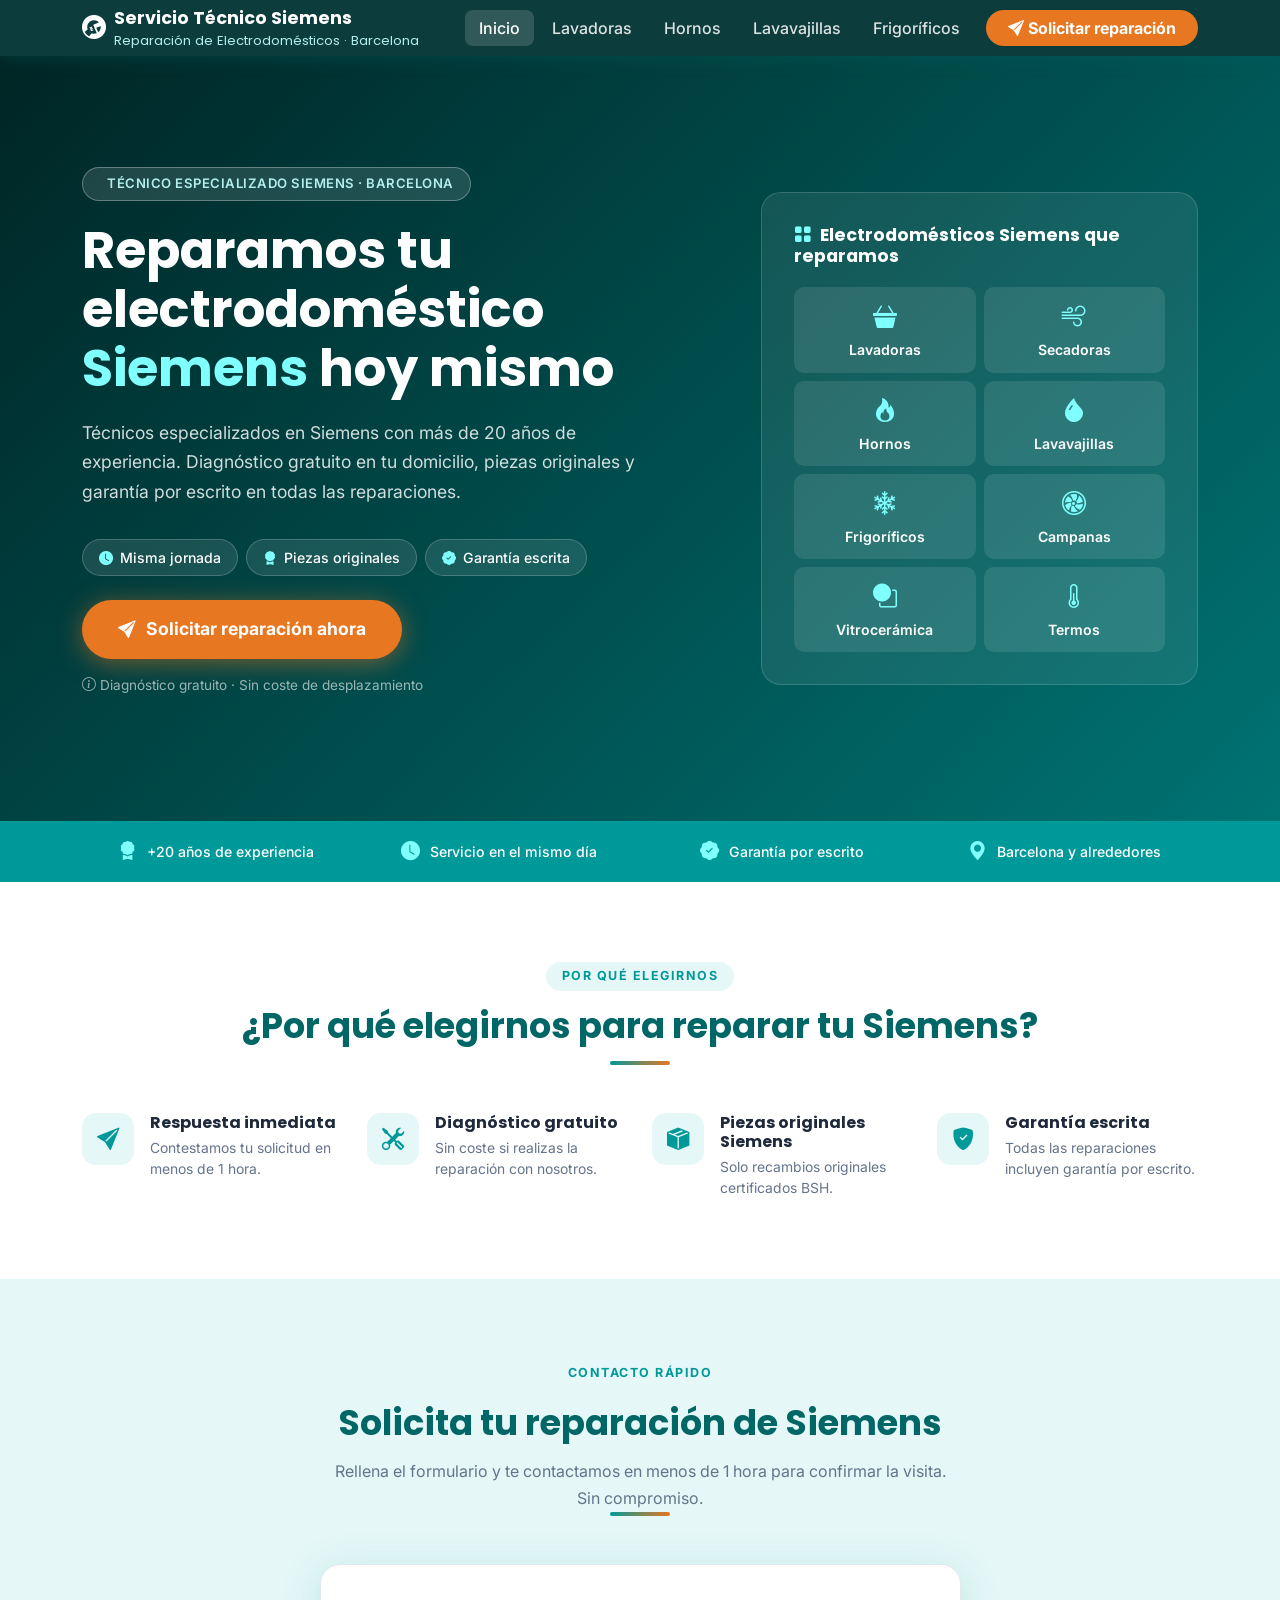
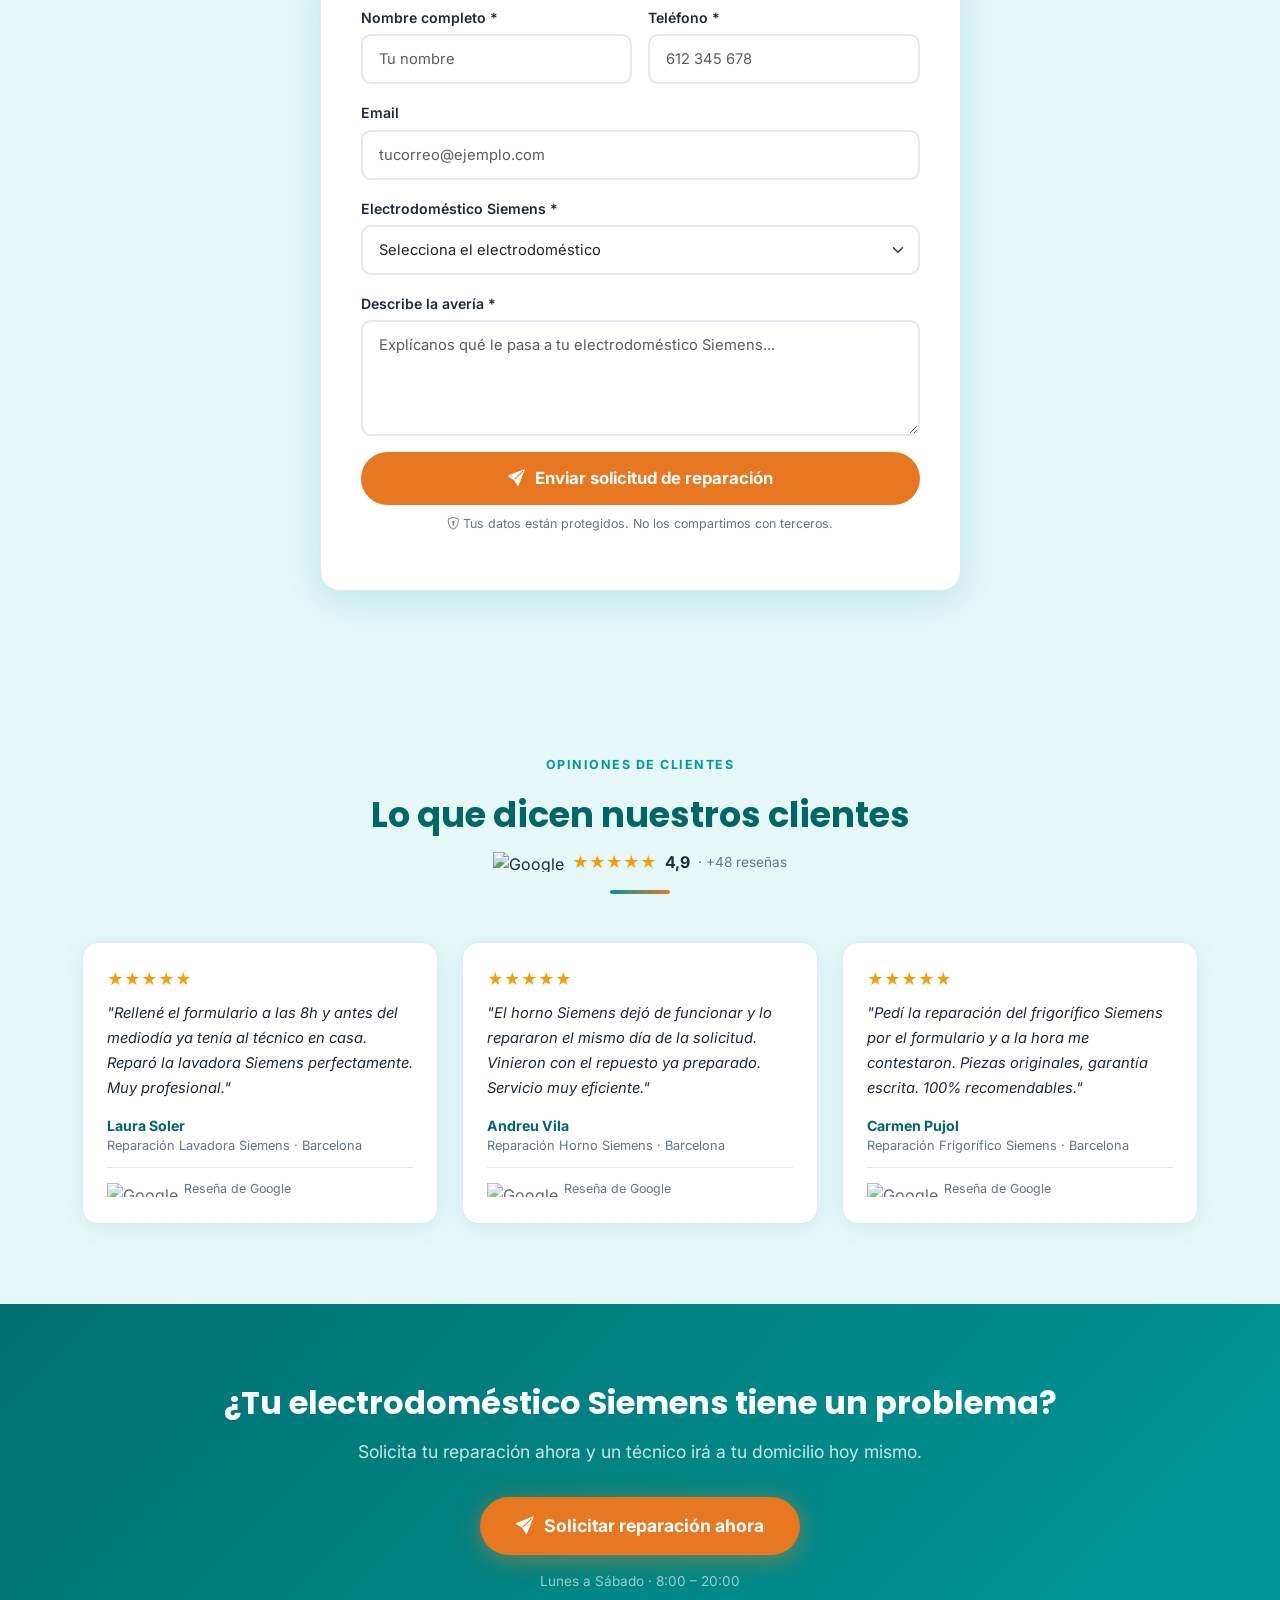
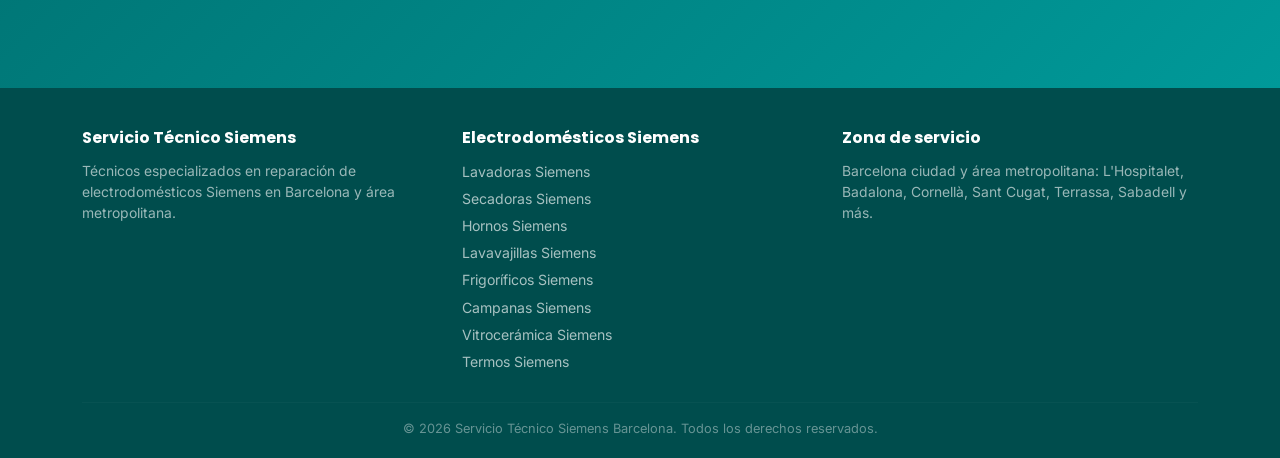
==== index.html @ 7dba1a5f "Sitio web completo Servicio Técnico Siemens Barcelona 9 páginas HTML optimizadas para SEO (inicio + " ====
<!DOCTYPE html>
<html lang="es">
<head>
  <meta charset="UTF-8" />
  <meta name="viewport" content="width=device-width, initial-scale=1.0" />
  <meta name="description" content="Servicio técnico Siemens en Barcelona. Reparación de electrodomésticos Siemens a domicilio: lavadoras, hornos, frigoríficos y más. Diagnóstico gratis. Piezas originales. Garantía por escrito." />
  <meta name="keywords" content="servicio técnico Siemens Barcelona, reparación electrodomésticos Siemens, técnico Siemens Barcelona, asistencia técnica Siemens, Siemens servei tècnic barcelona, reparar Siemens Barcelona, siemens servicio oficial barcelona, servicio oficial siemens" />
  <meta name="robots" content="index, follow" />
  <meta property="og:title" content="Servicio Técnico Siemens Barcelona | Reparación Electrodomésticos" />
  <meta property="og:description" content="Técnicos especializados en Siemens. Diagnóstico gratis, piezas originales, garantía por escrito. Servicio en el mismo día en Barcelona." />
  <meta property="og:type" content="website" />
  <title>Servicio Técnico Siemens Barcelona | Reparación Electrodomésticos Siemens</title>

  <!-- ============================================================ -->
  <!-- TODO: Google Ads – sustituye AW-XXXXXXXXXX por tu ID real    -->
  <!-- ============================================================ -->
  <script async src="https://www.googletagmanager.com/gtag/js?id=AW-XXXXXXXXXX"></script>
  <script>
    window.dataLayer = window.dataLayer || [];
    function gtag(){dataLayer.push(arguments);}
    gtag('js', new Date());
    gtag('config', 'AW-XXXXXXXXXX');
  </script>
  <script>
    (function() {
      var _origFetch = window.fetch;
      window.fetch = function() {
        var args = Array.prototype.slice.call(arguments);
        var url = args[0] instanceof Request ? args[0].url : String(args[0]);
        var promise = _origFetch.apply(this, args);
        if (url.indexOf('emailjs.com') !== -1) {
          promise.then(function(response) {
            if (response.ok && typeof gtag === 'function') {
              gtag('event', 'conversion', { 'send_to': 'AW-XXXXXXXXXX/CONVERSION_LABEL' });
            }
          }).catch(function() {});
        }
        return promise;
      };
    })();
  </script>

  <!-- ============================================================ -->
  <!-- TODO: Google Tag Manager – sustituye GTM-XXXXXXX por tu ID  -->
  <!-- ============================================================ -->
  <script>(function(w,d,s,l,i){w[l]=w[l]||[];w[l].push({'gtm.start':
  new Date().getTime(),event:'gtm.js'});var f=d.getElementsByTagName(s)[0],
  j=d.createElement(s),dl=l!='dataLayer'?'&l='+l:'';j.async=true;j.src=
  'https://www.googletagmanager.com/gtag/js?id='+i+dl;f.parentNode.insertBefore(j,f);
  })(window,document,'script','dataLayer','GTM-XXXXXXX');</script>

  <!-- ============================================================ -->
  <!-- TODO: reCAPTCHA v3 – sustituye YOUR_RECAPTCHA_KEY            -->
  <!-- ============================================================ -->
  <script src="https://www.google.com/recaptcha/api.js?render=YOUR_RECAPTCHA_KEY"></script>

  <!-- ============================================================ -->
  <!-- TODO: Microsoft Clarity – sustituye YOUR_CLARITY_ID          -->
  <!-- ============================================================ -->
  <script type="text/javascript">
    (function(c,l,a,r,i,t,y){
      c[a]=c[a]||function(){(c[a].q=c[a].q||[]).push(arguments)};
      t=l.createElement(r);t.async=1;t.src="https://www.clarity.ms/tag/"+i;
      y=l.getElementsByTagName(r)[0];y.parentNode.insertBefore(t,y);
    })(window, document, "clarity", "script", "YOUR_CLARITY_ID");
  </script>

  <link rel="preconnect" href="https://fonts.googleapis.com" />
  <link rel="preconnect" href="https://fonts.gstatic.com" crossorigin />
  <link href="https://fonts.googleapis.com/css2?family=Inter:wght@400;500;600;700&family=Poppins:wght@600;700;800&display=swap" rel="stylesheet" />
  <link href="https://cdn.jsdelivr.net/npm/bootstrap@5.3.3/dist/css/bootstrap.min.css" rel="stylesheet" />
  <link rel="stylesheet" href="https://cdn.jsdelivr.net/npm/bootstrap-icons@1.11.3/font/bootstrap-icons.min.css" />

  <style>
    :root {
      --primary:       #009999;
      --primary-dark:  #006666;
      --primary-light: #00b3b3;
      --accent:        #E87722;
      --accent-dark:   #C55E0E;
      --light-bg:      #E5F7F7;
      --dark-bg:       #004D4D;
      --text-dark:     #1e293b;
      --text-muted:    #64748b;
      --border:        #e2e8f0;
      --shadow:        0 4px 24px rgba(0,153,153,0.10);
      --shadow-lg:     0 8px 40px rgba(0,153,153,0.18);
    }
    * { box-sizing: border-box; }
    html { scroll-behavior: smooth; }
    body { font-family: 'Inter', sans-serif; color: var(--text-dark); background: #fff; overflow-x: hidden; }
    h1,h2,h3,h4,h5,h6 { font-family: 'Poppins', sans-serif; font-weight: 700; }

    .navbar { background: rgba(0,50,50,0.95); backdrop-filter: blur(10px); padding: 0; position: sticky; top: 0; z-index: 1000; box-shadow: 0 2px 16px rgba(0,100,100,0.35); }
    .navbar-brand { color: #fff !important; font-family: 'Poppins', sans-serif; font-weight: 700; font-size: 1.1rem; }
    .navbar-brand span { color: #b3eeee; font-weight: 400; font-size: 0.82rem; display: block; }
    .nav-link { color: rgba(255,255,255,0.85) !important; font-weight: 500; padding: 6px 14px !important; border-radius: 8px; transition: background 0.2s; }
    .nav-link:hover, .nav-link.active-page { background: rgba(255,255,255,0.15); color: #fff !important; }
    .btn-nav-cta { background: var(--accent); color: #fff !important; border-radius: 50px !important; padding: 8px 22px !important; font-weight: 700; transition: background 0.2s; text-decoration: none; }
    .btn-nav-cta:hover { background: var(--accent-dark); color: #fff !important; }
    .navbar-toggler { border-color: rgba(255,255,255,0.3); }
    .navbar-toggler-icon { filter: invert(1); }

    #hero { position: relative; min-height: 85vh; display: flex; align-items: center; overflow: hidden; background: var(--dark-bg); }
    #hero .hero-overlay { position: absolute; inset: 0; background: linear-gradient(135deg, rgba(0,30,30,0.85) 0%, rgba(0,153,153,0.50) 100%); z-index: 1; }
    #hero .container { position: relative; z-index: 2; }
    .hero-badge { display: inline-flex; align-items: center; gap: 8px; background: rgba(255,255,255,0.12); border: 1px solid rgba(255,255,255,0.3); color: #b3eeee; font-size: 0.82rem; font-weight: 600; letter-spacing: 0.5px; text-transform: uppercase; padding: 6px 16px; border-radius: 50px; margin-bottom: 20px; }
    .hero-title { font-size: clamp(1.9rem, 4.5vw, 3.2rem); color: #fff; line-height: 1.15; margin-bottom: 20px; }
    .hero-title .highlight { color: #80FFFF; }
    .hero-subtitle { font-size: 1.1rem; color: rgba(255,255,255,0.82); line-height: 1.7; margin-bottom: 32px; max-width: 560px; }
    .hero-benefit-pill { display: inline-flex; align-items: center; gap: 7px; background: rgba(255,255,255,0.10); border: 1px solid rgba(255,255,255,0.2); color: #fff; font-size: 0.88rem; font-weight: 500; padding: 7px 16px; border-radius: 50px; }
    .hero-benefit-pill i { color: #80FFFF; }
    .btn-hero { background: var(--accent); color: #fff; font-weight: 700; font-size: 1.1rem; padding: 16px 36px; border-radius: 50px; border: none; box-shadow: 0 4px 24px rgba(232,119,34,0.5); transition: all 0.25s; text-decoration: none; display: inline-flex; align-items: center; gap: 10px; }
    .btn-hero:hover { background: var(--accent-dark); transform: translateY(-2px); color: #fff; }

    #trust-bar { background: var(--primary); padding: 16px 0; }
    .trust-item { display: flex; align-items: center; gap: 10px; color: #fff; font-size: 0.88rem; font-weight: 500; }
    .trust-item i { font-size: 1.2rem; color: #80FFFF; }

    .section-label { display: inline-block; background: var(--light-bg); color: var(--primary); font-size: 0.78rem; font-weight: 700; letter-spacing: 1.5px; text-transform: uppercase; padding: 5px 16px; border-radius: 50px; margin-bottom: 14px; }
    .section-title { font-size: clamp(1.5rem, 3vw, 2.2rem); color: var(--primary-dark); line-height: 1.2; margin-bottom: 14px; }
    .section-subtitle { color: var(--text-muted); font-size: 1rem; line-height: 1.7; max-width: 620px; margin: 0 auto; }
    .section-divider { width: 60px; height: 4px; background: linear-gradient(90deg, var(--primary) 0%, var(--accent) 100%); border-radius: 2px; margin: 0 auto 40px; }

    .cat-card { border: 2px solid var(--border); border-radius: 16px; padding: 28px 22px; text-align: center; transition: all 0.25s; text-decoration: none; color: var(--text-dark); display: block; height: 100%; }
    .cat-card:hover { border-color: var(--primary); box-shadow: var(--shadow-lg); transform: translateY(-4px); color: var(--primary-dark); }
    .cat-icon { width: 64px; height: 64px; background: var(--light-bg); border-radius: 50%; display: flex; align-items: center; justify-content: center; margin: 0 auto 16px; }
    .cat-icon i { font-size: 1.8rem; color: var(--primary); }
    .cat-card h3 { font-size: 1rem; margin-bottom: 8px; }
    .cat-card p { font-size: 0.85rem; color: var(--text-muted); margin: 0; }

    .feature-item { display: flex; gap: 16px; align-items: flex-start; }
    .feature-icon { width: 52px; height: 52px; background: var(--light-bg); border-radius: 14px; display: flex; align-items: center; justify-content: center; flex-shrink: 0; }
    .feature-icon i { font-size: 1.4rem; color: var(--primary); }

    .form-card { background: #fff; border-radius: 20px; padding: 40px; box-shadow: var(--shadow-lg); border: 1px solid var(--border); }
    .form-label { font-size: 0.88rem; font-weight: 600; margin-bottom: 6px; color: var(--text-dark); }
    .form-control, .form-select { border: 2px solid var(--border); border-radius: 10px; padding: 12px 16px; font-size: 0.92rem; transition: border-color 0.2s, box-shadow 0.2s; }
    .form-control:focus, .form-select:focus { border-color: var(--primary); box-shadow: 0 0 0 3px rgba(0,153,153,0.12); outline: none; }
    .btn-submit { background: var(--accent); color: #fff; font-weight: 700; font-size: 1.05rem; padding: 14px 32px; border-radius: 50px; border: none; width: 100%; display: flex; align-items: center; justify-content: center; gap: 10px; transition: all 0.25s; cursor: pointer; }
    .btn-submit:hover { background: var(--accent-dark); transform: translateY(-1px); }
    .btn-submit:disabled { opacity: 0.7; cursor: not-allowed; transform: none; }

    #reviews { padding: 80px 0; background: var(--light-bg); }
    .review-card { background: #fff; border-radius: 16px; padding: 24px; box-shadow: var(--shadow); border: 1px solid var(--border); height: 100%; }
    .review-stars { color: #f59e0b; font-size: 1rem; margin-bottom: 10px; }
    .review-text { color: var(--text-dark); font-size: 0.92rem; line-height: 1.7; margin-bottom: 14px; font-style: italic; }
    .reviewer-name { font-weight: 700; font-size: 0.88rem; color: var(--primary-dark); }
    .reviewer-appliance { font-size: 0.8rem; color: var(--text-muted); }
    .google-badge { display: flex; align-items: center; gap: 6px; margin-top: 12px; padding-top: 12px; border-top: 1px solid var(--border); }

    #cookieBanner { display:none; position:fixed; bottom:0; left:0; right:0; z-index:9998; background:#002B2B; color:#fff; padding:16px 22px; box-shadow:0 -4px 24px rgba(0,0,0,0.25); }

    footer { background: var(--dark-bg); color: rgba(255,255,255,0.75); padding: 40px 0 20px; }
    footer a { color: rgba(255,255,255,0.65); text-decoration: none; display: block; margin-bottom: 6px; font-size: 0.88rem; }
    footer a:hover { color: #fff; }
    footer h6 { color: #fff; font-weight: 700; margin-bottom: 14px; }
  </style>
</head>
<body>

<noscript><iframe src="https://www.googletagmanager.com/ns.html?id=GTM-XXXXXXX" height="0" width="0" style="display:none;visibility:hidden"></iframe></noscript>

<nav class="navbar navbar-expand-lg">
  <div class="container">
    <a class="navbar-brand d-flex align-items-center gap-2" href="index.html">
      <i class="bi bi-wrench-adjustable-circle-fill fs-4"></i>
      <div>Servicio Técnico Siemens<span>Reparación de Electrodomésticos · Barcelona</span></div>
    </a>
    <button class="navbar-toggler" type="button" data-bs-toggle="collapse" data-bs-target="#navMenu"><span class="navbar-toggler-icon"></span></button>
    <div class="collapse navbar-collapse" id="navMenu">
      <ul class="navbar-nav ms-auto align-items-center gap-1">
        <li class="nav-item"><a class="nav-link active-page" href="index.html">Inicio</a></li>
        <li class="nav-item"><a class="nav-link" href="lavadoras.html">Lavadoras</a></li>
        <li class="nav-item"><a class="nav-link" href="hornos.html">Hornos</a></li>
        <li class="nav-item"><a class="nav-link" href="lavavajillas.html">Lavavajillas</a></li>
        <li class="nav-item"><a class="nav-link" href="frigorificos.html">Frigoríficos</a></li>
        <li class="nav-item ms-2"><a href="#contacto" class="btn-nav-cta"><i class="bi bi-send-fill me-1"></i>Solicitar reparación</a></li>
      </ul>
    </div>
  </div>
</nav>

<section id="hero">
  <div class="hero-overlay"></div>
  <div class="container py-5">
    <div class="row align-items-center g-5">
      <div class="col-lg-7">
        <div class="hero-badge"><i class="bi bi-shield-check-fill"></i> Técnico Especializado Siemens · Barcelona</div>
        <h1 class="hero-title">Reparamos tu electrodoméstico <span class="highlight">Siemens</span> hoy mismo</h1>
        <p class="hero-subtitle">Técnicos especializados en Siemens con más de 20 años de experiencia. Diagnóstico gratuito en tu domicilio, piezas originales y garantía por escrito en todas las reparaciones.</p>
        <div class="d-flex flex-wrap gap-2 mb-4">
          <span class="hero-benefit-pill"><i class="bi bi-clock-fill"></i> Misma jornada</span>
          <span class="hero-benefit-pill"><i class="bi bi-award-fill"></i> Piezas originales</span>
          <span class="hero-benefit-pill"><i class="bi bi-patch-check-fill"></i> Garantía escrita</span>
        </div>
        <a href="#contacto" class="btn-hero"><i class="bi bi-send-fill"></i> Solicitar reparación ahora</a>
        <p class="mt-3" style="color:rgba(255,255,255,0.6);font-size:0.85rem;"><i class="bi bi-info-circle me-1"></i>Diagnóstico gratuito · Sin coste de desplazamiento</p>
      </div>
      <div class="col-lg-5">
        <div style="background:rgba(255,255,255,0.08);border:1px solid rgba(255,255,255,0.15);border-radius:20px;padding:32px;">
          <h2 style="color:#fff;font-size:1.1rem;margin-bottom:20px;"><i class="bi bi-grid-fill me-2" style="color:#80FFFF;"></i>Electrodomésticos Siemens que reparamos</h2>
          <div class="row g-2">
            <div class="col-6"><a href="lavadoras.html" style="text-decoration:none;"><div style="background:rgba(255,255,255,0.1);border-radius:10px;padding:12px;text-align:center;color:#fff;font-size:0.88rem;font-weight:600;transition:background 0.2s;" onmouseover="this.style.background='rgba(255,255,255,0.2)'" onmouseout="this.style.background='rgba(255,255,255,0.1)'"><i class="bi bi-basket3-fill fs-4 d-block mb-1" style="color:#80FFFF;"></i>Lavadoras</div></a></div>
            <div class="col-6"><a href="secadoras.html" style="text-decoration:none;"><div style="background:rgba(255,255,255,0.1);border-radius:10px;padding:12px;text-align:center;color:#fff;font-size:0.88rem;font-weight:600;transition:background 0.2s;" onmouseover="this.style.background='rgba(255,255,255,0.2)'" onmouseout="this.style.background='rgba(255,255,255,0.1)'"><i class="bi bi-wind fs-4 d-block mb-1" style="color:#80FFFF;"></i>Secadoras</div></a></div>
            <div class="col-6"><a href="hornos.html" style="text-decoration:none;"><div style="background:rgba(255,255,255,0.1);border-radius:10px;padding:12px;text-align:center;color:#fff;font-size:0.88rem;font-weight:600;transition:background 0.2s;" onmouseover="this.style.background='rgba(255,255,255,0.2)'" onmouseout="this.style.background='rgba(255,255,255,0.1)'"><i class="bi bi-fire fs-4 d-block mb-1" style="color:#80FFFF;"></i>Hornos</div></a></div>
            <div class="col-6"><a href="lavavajillas.html" style="text-decoration:none;"><div style="background:rgba(255,255,255,0.1);border-radius:10px;padding:12px;text-align:center;color:#fff;font-size:0.88rem;font-weight:600;transition:background 0.2s;" onmouseover="this.style.background='rgba(255,255,255,0.2)'" onmouseout="this.style.background='rgba(255,255,255,0.1)'"><i class="bi bi-droplet-fill fs-4 d-block mb-1" style="color:#80FFFF;"></i>Lavavajillas</div></a></div>
            <div class="col-6"><a href="frigorificos.html" style="text-decoration:none;"><div style="background:rgba(255,255,255,0.1);border-radius:10px;padding:12px;text-align:center;color:#fff;font-size:0.88rem;font-weight:600;transition:background 0.2s;" onmouseover="this.style.background='rgba(255,255,255,0.2)'" onmouseout="this.style.background='rgba(255,255,255,0.1)'"><i class="bi bi-snow2 fs-4 d-block mb-1" style="color:#80FFFF;"></i>Frigoríficos</div></a></div>
            <div class="col-6"><a href="campanas.html" style="text-decoration:none;"><div style="background:rgba(255,255,255,0.1);border-radius:10px;padding:12px;text-align:center;color:#fff;font-size:0.88rem;font-weight:600;transition:background 0.2s;" onmouseover="this.style.background='rgba(255,255,255,0.2)'" onmouseout="this.style.background='rgba(255,255,255,0.1)'"><i class="bi bi-fan fs-4 d-block mb-1" style="color:#80FFFF;"></i>Campanas</div></a></div>
            <div class="col-6"><a href="vitroceramica.html" style="text-decoration:none;"><div style="background:rgba(255,255,255,0.1);border-radius:10px;padding:12px;text-align:center;color:#fff;font-size:0.88rem;font-weight:600;transition:background 0.2s;" onmouseover="this.style.background='rgba(255,255,255,0.2)'" onmouseout="this.style.background='rgba(255,255,255,0.1)'"><i class="bi bi-circle-square fs-4 d-block mb-1" style="color:#80FFFF;"></i>Vitrocerámica</div></a></div>
            <div class="col-6"><a href="termos.html" style="text-decoration:none;"><div style="background:rgba(255,255,255,0.1);border-radius:10px;padding:12px;text-align:center;color:#fff;font-size:0.88rem;font-weight:600;transition:background 0.2s;" onmouseover="this.style.background='rgba(255,255,255,0.2)'" onmouseout="this.style.background='rgba(255,255,255,0.1)'"><i class="bi bi-thermometer-half fs-4 d-block mb-1" style="color:#80FFFF;"></i>Termos</div></a></div>
          </div>
        </div>
      </div>
    </div>
  </div>
</section>

<div id="trust-bar">
  <div class="container">
    <div class="row g-3 justify-content-center text-center">
      <div class="col-6 col-md-3"><div class="trust-item justify-content-center"><i class="bi bi-award-fill"></i><span>+20 años de experiencia</span></div></div>
      <div class="col-6 col-md-3"><div class="trust-item justify-content-center"><i class="bi bi-clock-fill"></i><span>Servicio en el mismo día</span></div></div>
      <div class="col-6 col-md-3"><div class="trust-item justify-content-center"><i class="bi bi-patch-check-fill"></i><span>Garantía por escrito</span></div></div>
      <div class="col-6 col-md-3"><div class="trust-item justify-content-center"><i class="bi bi-geo-alt-fill"></i><span>Barcelona y alrededores</span></div></div>
    </div>
  </div>
</div>

<section style="padding:80px 0;">
  <div class="container">
    <div class="text-center mb-5">
      <div class="section-label">Por qué elegirnos</div>
      <h2 class="section-title">¿Por qué elegirnos para reparar tu Siemens?</h2>
      <div class="section-divider"></div>
    </div>
    <div class="row g-4">
      <div class="col-md-6 col-lg-3">
        <div class="feature-item">
          <div class="feature-icon"><i class="bi bi-send-fill"></i></div>
          <div><h3 style="font-size:1rem;margin-bottom:6px;">Respuesta inmediata</h3><p style="font-size:0.87rem;color:var(--text-muted);margin:0;">Contestamos tu solicitud en menos de 1 hora.</p></div>
        </div>
      </div>
      <div class="col-md-6 col-lg-3">
        <div class="feature-item">
          <div class="feature-icon"><i class="bi bi-tools"></i></div>
          <div><h3 style="font-size:1rem;margin-bottom:6px;">Diagnóstico gratuito</h3><p style="font-size:0.87rem;color:var(--text-muted);margin:0;">Sin coste si realizas la reparación con nosotros.</p></div>
        </div>
      </div>
      <div class="col-md-6 col-lg-3">
        <div class="feature-item">
          <div class="feature-icon"><i class="bi bi-box-seam-fill"></i></div>
          <div><h3 style="font-size:1rem;margin-bottom:6px;">Piezas originales Siemens</h3><p style="font-size:0.87rem;color:var(--text-muted);margin:0;">Solo recambios originales certificados BSH.</p></div>
        </div>
      </div>
      <div class="col-md-6 col-lg-3">
        <div class="feature-item">
          <div class="feature-icon"><i class="bi bi-shield-fill-check"></i></div>
          <div><h3 style="font-size:1rem;margin-bottom:6px;">Garantía escrita</h3><p style="font-size:0.87rem;color:var(--text-muted);margin:0;">Todas las reparaciones incluyen garantía por escrito.</p></div>
        </div>
      </div>
    </div>
  </div>
</section>

<section id="contacto" style="padding:80px 0; background: var(--light-bg);">
  <div class="container">
    <div class="text-center mb-5">
      <div class="section-label">Contacto rápido</div>
      <h2 class="section-title">Solicita tu reparación de Siemens</h2>
      <p class="section-subtitle">Rellena el formulario y te contactamos en menos de 1 hora para confirmar la visita. Sin compromiso.</p>
      <div class="section-divider"></div>
    </div>
    <div class="row justify-content-center">
      <div class="col-lg-7">
        <div class="form-card">
          <form id="contactForm">
            <div class="row g-3">
              <div class="col-md-6">
                <label class="form-label">Nombre completo *</label>
                <input type="text" name="nombre" class="form-control" placeholder="Tu nombre" required />
              </div>
              <div class="col-md-6">
                <label class="form-label">Teléfono *</label>
                <input type="tel" name="telefono" class="form-control" placeholder="612 345 678" required />
              </div>
              <div class="col-12">
                <label class="form-label">Email</label>
                <input type="email" name="email" class="form-control" placeholder="tucorreo@ejemplo.com" />
              </div>
              <div class="col-12">
                <label class="form-label">Electrodoméstico Siemens *</label>
                <select name="electrodomestico" class="form-select" required>
                  <option value="">Selecciona el electrodoméstico</option>
                  <option>Lavadora Siemens</option>
                  <option>Secadora Siemens</option>
                  <option>Horno Siemens</option>
                  <option>Lavavajillas Siemens</option>
                  <option>Frigorífico Siemens</option>
                  <option>Campana extractora Siemens</option>
                  <option>Vitrocerámica / Inducción Siemens</option>
                  <option>Termo eléctrico Siemens</option>
                  <option>Otro electrodoméstico Siemens</option>
                </select>
              </div>
              <div class="col-12">
                <label class="form-label">Describe la avería *</label>
                <textarea name="descripcion" class="form-control" rows="4" placeholder="Explícanos qué le pasa a tu electrodoméstico Siemens..." required></textarea>
              </div>
              <div class="col-12">
                <button type="submit" class="btn-submit" id="submitBtn">
                  <i class="bi bi-send-fill"></i> Enviar solicitud de reparación
                </button>
                <p style="font-size:0.78rem;color:var(--text-muted);margin-top:10px;text-align:center;">
                  <i class="bi bi-shield-lock me-1"></i>Tus datos están protegidos. No los compartimos con terceros.
                </p>
              </div>
            </div>
          </form>
          <div id="formSuccess" style="display:none;text-align:center;padding:30px;">
            <i class="bi bi-check-circle-fill" style="font-size:3rem;color:#16a34a;"></i>
            <h3 style="margin-top:16px;color:#16a34a;">¡Solicitud enviada con éxito!</h3>
            <p style="color:var(--text-muted);">Hemos recibido tu solicitud. Te contactaremos en menos de 1 hora para confirmar la visita.</p>
          </div>
          <div id="formError" style="display:none;padding:20px;background:#FEF2F2;border-radius:10px;margin-top:16px;">
            <p style="color:#DC2626;margin:0;text-align:center;"><i class="bi bi-exclamation-circle me-2"></i>Hubo un error al enviar el formulario. Por favor, inténtalo de nuevo.</p>
          </div>
        </div>
      </div>
    </div>
  </div>
</section>

<section id="reviews">
  <div class="container">
    <div class="text-center mb-5">
      <div class="section-label">Opiniones de clientes</div>
      <h2 class="section-title">Lo que dicen nuestros clientes</h2>
      <div class="d-flex align-items-center justify-content-center gap-2 mb-3">
        <img src="https://www.google.com/images/branding/googlelogo/2x/googlelogo_color_92x30dp.png" alt="Google" style="height:20px;width:auto;" loading="lazy" />
        <span style="color:#f59e0b;font-size:1rem;">★★★★★</span>
        <strong>4,9</strong>
        <span style="color:var(--text-muted);font-size:0.85rem;">· +48 reseñas</span>
      </div>
      <div class="section-divider"></div>
    </div>
    <div class="row g-4">
      <div class="col-md-6 col-lg-4">
        <div class="review-card">
          <div class="review-stars">★★★★★</div>
          <p class="review-text">"Rellené el formulario a las 8h y antes del mediodía ya tenía al técnico en casa. Reparó la lavadora Siemens perfectamente. Muy profesional."</p>
          <div class="reviewer-name">Laura Soler</div>
          <div class="reviewer-appliance">Reparación Lavadora Siemens · Barcelona</div>
          <div class="google-badge"><img src="https://www.google.com/images/branding/googlelogo/2x/googlelogo_color_92x30dp.png" alt="Google" style="height:14px;opacity:0.7;" loading="lazy" /><span style="font-size:0.78rem;color:var(--text-muted);">Reseña de Google</span></div>
        </div>
      </div>
      <div class="col-md-6 col-lg-4">
        <div class="review-card">
          <div class="review-stars">★★★★★</div>
          <p class="review-text">"El horno Siemens dejó de funcionar y lo repararon el mismo día de la solicitud. Vinieron con el repuesto ya preparado. Servicio muy eficiente."</p>
          <div class="reviewer-name">Andreu Vila</div>
          <div class="reviewer-appliance">Reparación Horno Siemens · Barcelona</div>
          <div class="google-badge"><img src="https://www.google.com/images/branding/googlelogo/2x/googlelogo_color_92x30dp.png" alt="Google" style="height:14px;opacity:0.7;" loading="lazy" /><span style="font-size:0.78rem;color:var(--text-muted);">Reseña de Google</span></div>
        </div>
      </div>
      <div class="col-md-6 col-lg-4">
        <div class="review-card">
          <div class="review-stars">★★★★★</div>
          <p class="review-text">"Pedí la reparación del frigorífico Siemens por el formulario y a la hora me contestaron. Piezas originales, garantía escrita. 100% recomendables."</p>
          <div class="reviewer-name">Carmen Pujol</div>
          <div class="reviewer-appliance">Reparación Frigorífico Siemens · Barcelona</div>
          <div class="google-badge"><img src="https://www.google.com/images/branding/googlelogo/2x/googlelogo_color_92x30dp.png" alt="Google" style="height:14px;opacity:0.7;" loading="lazy" /><span style="font-size:0.78rem;color:var(--text-muted);">Reseña de Google</span></div>
        </div>
      </div>
    </div>
  </div>
</section>

<section style="padding:80px 0;background:linear-gradient(135deg,#007070 0%,#009999 100%);">
  <div class="container text-center">
    <h2 style="color:#fff;margin-bottom:16px;">¿Tu electrodoméstico Siemens tiene un problema?</h2>
    <p style="color:rgba(255,255,255,0.8);font-size:1.1rem;margin-bottom:32px;">Solicita tu reparación ahora y un técnico irá a tu domicilio hoy mismo.</p>
    <a href="#contacto" class="btn-hero" style="font-size:1.1rem;padding:16px 36px;"><i class="bi bi-send-fill"></i> Solicitar reparación ahora</a>
    <p class="mt-3" style="color:rgba(255,255,255,0.6);font-size:0.85rem;">Lunes a Sábado · 8:00 – 20:00</p>
  </div>
</section>

<footer>
  <div class="container">
    <div class="row g-4 mb-4">
      <div class="col-md-4">
        <h6>Servicio Técnico Siemens</h6>
        <p style="font-size:0.87rem;color:rgba(255,255,255,0.6);">Técnicos especializados en reparación de electrodomésticos Siemens en Barcelona y área metropolitana.</p>
      </div>
      <div class="col-md-4">
        <h6>Electrodomésticos Siemens</h6>
        <a href="lavadoras.html">Lavadoras Siemens</a>
        <a href="secadoras.html">Secadoras Siemens</a>
        <a href="hornos.html">Hornos Siemens</a>
        <a href="lavavajillas.html">Lavavajillas Siemens</a>
        <a href="frigorificos.html">Frigoríficos Siemens</a>
        <a href="campanas.html">Campanas Siemens</a>
        <a href="vitroceramica.html">Vitrocerámica Siemens</a>
        <a href="termos.html">Termos Siemens</a>
      </div>
      <div class="col-md-4">
        <h6>Zona de servicio</h6>
        <p style="font-size:0.87rem;color:rgba(255,255,255,0.6);">Barcelona ciudad y área metropolitana: L'Hospitalet, Badalona, Cornellà, Sant Cugat, Terrassa, Sabadell y más.</p>
      </div>
    </div>
    <hr style="border-color:rgba(255,255,255,0.1);" />
    <p style="font-size:0.8rem;text-align:center;margin:0;color:rgba(255,255,255,0.4);">© 2026 Servicio Técnico Siemens Barcelona. Todos los derechos reservados.</p>
  </div>
</footer>

<div id="cookieBanner">
  <div class="d-flex flex-wrap align-items-center justify-content-between gap-3">
    <p style="margin:0;font-size:0.88rem;">Usamos cookies para mejorar tu experiencia. <a href="#" style="color:#80FFFF;">Más información</a></p>
    <div class="d-flex gap-2">
      <button onclick="document.getElementById('cookieBanner').style.display='none';localStorage.setItem('cookiesOk','1');" style="background:var(--primary);color:#fff;border:none;padding:8px 20px;border-radius:50px;font-weight:600;cursor:pointer;">Aceptar</button>
      <button onclick="document.getElementById('cookieBanner').style.display='none';" style="background:transparent;color:rgba(255,255,255,0.7);border:1px solid rgba(255,255,255,0.3);padding:8px 20px;border-radius:50px;cursor:pointer;">Rechazar</button>
    </div>
  </div>
</div>

<script src="https://cdn.jsdelivr.net/npm/bootstrap@5.3.3/dist/js/bootstrap.bundle.min.js"></script>
<!-- ============================================================ -->
<!-- TODO: EmailJS – reemplaza con tus credenciales reales        -->
<!-- Obtén tus IDs en https://dashboard.emailjs.com              -->
<!-- ============================================================ -->
<script type="text/javascript" src="https://cdn.jsdelivr.net/npm/@emailjs/browser@4/dist/email.min.js"></script>
<script>
  (function(){ emailjs.init({ publicKey: "YOUR_EMAILJS_PUBLIC_KEY" }); })();

  document.getElementById('contactForm').addEventListener('submit', function(e) {
    e.preventDefault();
    var btn = document.getElementById('submitBtn');
    btn.disabled = true;
    btn.innerHTML = '<i class="bi bi-hourglass-split"></i> Enviando...';

    emailjs.sendForm('YOUR_SERVICE_ID', 'YOUR_TEMPLATE_ID', this)
      .then(function() {
        document.getElementById('contactForm').style.display = 'none';
        document.getElementById('formSuccess').style.display = 'block';
      }, function() {
        document.getElementById('formError').style.display = 'block';
        btn.disabled = false;
        btn.innerHTML = '<i class="bi bi-send-fill"></i> Enviar solicitud de reparación';
      });
  });

  if (!localStorage.getItem('cookiesOk')) {
    document.getElementById('cookieBanner').style.display = 'block';
  }
</script>
</body>
</html>
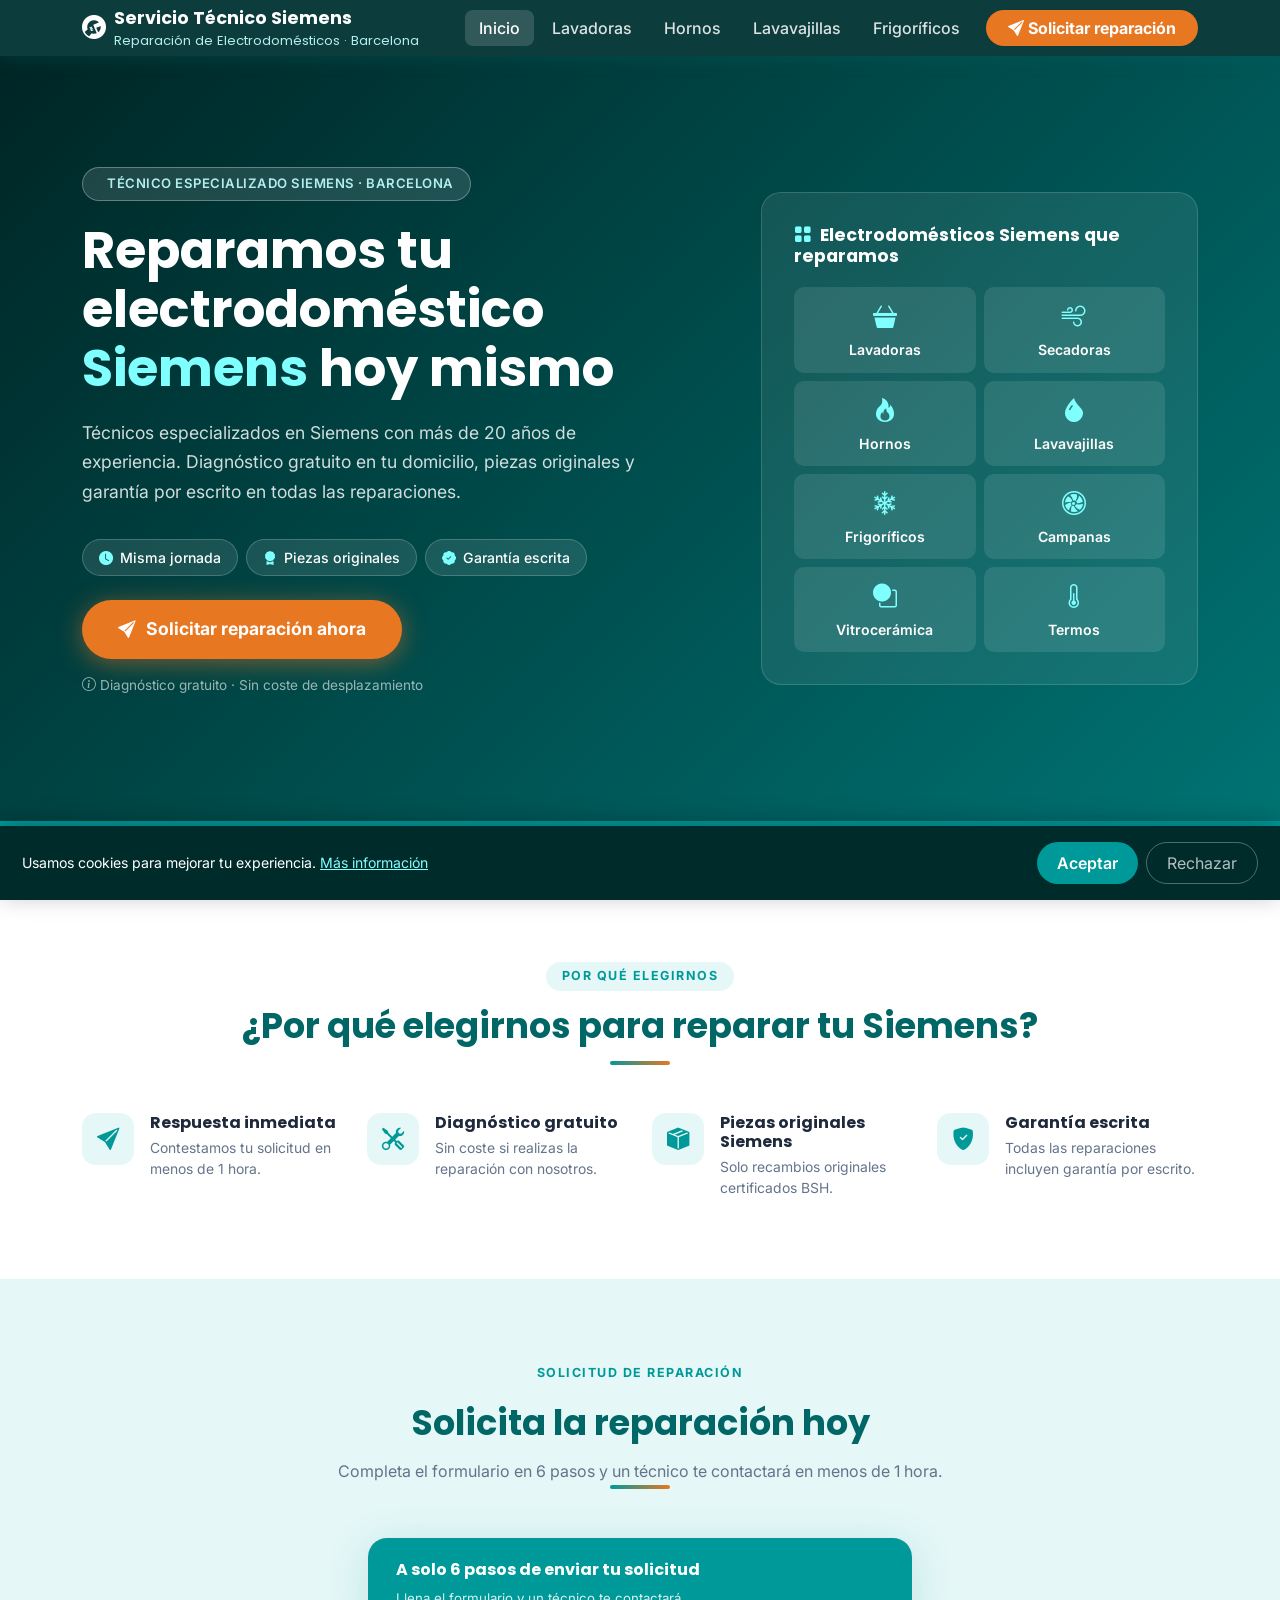
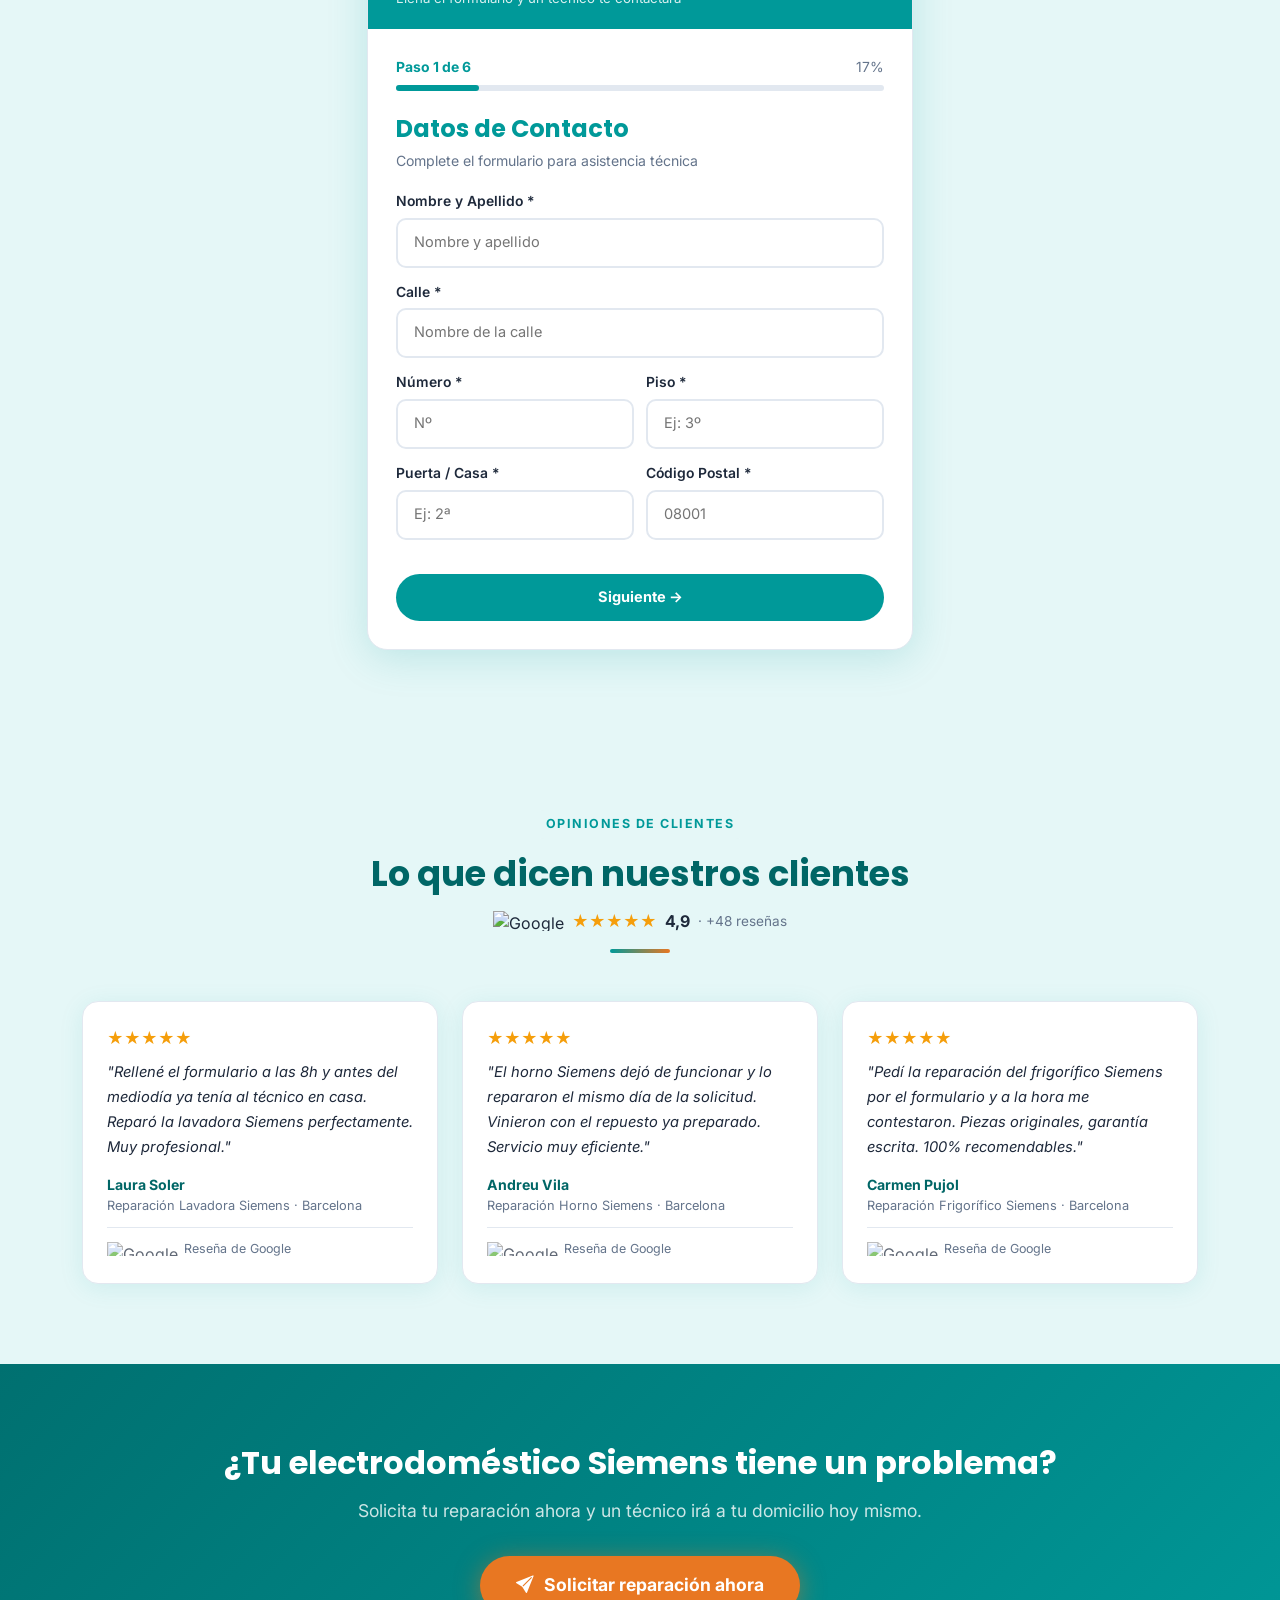
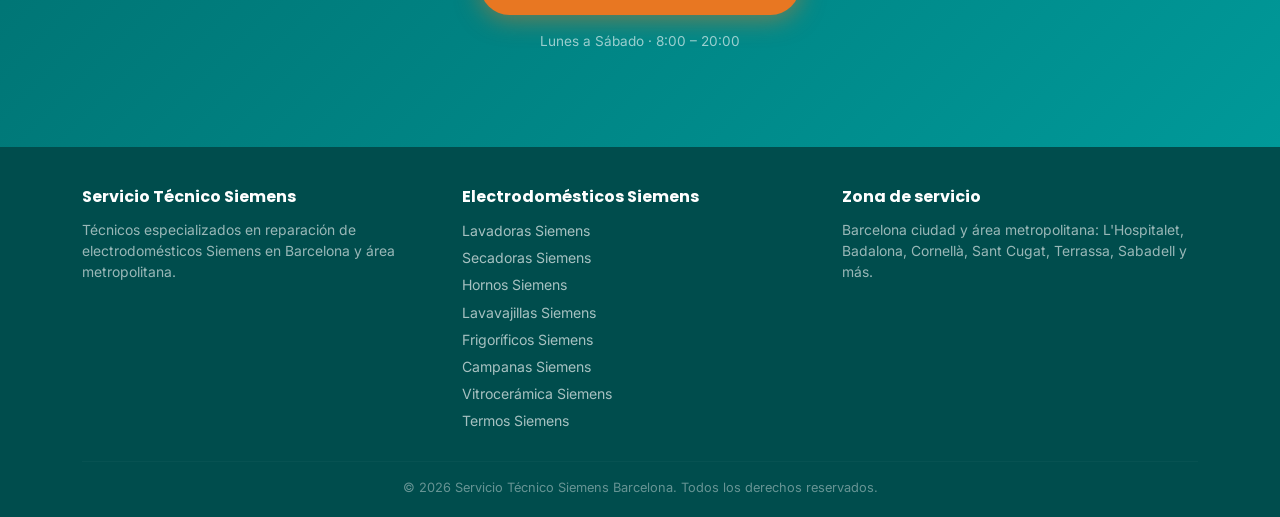
==== commit 92e24a4b: "Reemplazar formulario por wizard multi-paso de 6 pasos Formulario guiado: datos personales (calle/nº" ====
--- a/index.html
+++ b/index.html
@@ -156,6 +156,7 @@
     footer a:hover { color: #fff; }
     footer h6 { color: #fff; font-weight: 700; margin-bottom: 14px; }
   </style>
+<link rel="stylesheet" href="form-wizard.css" />
 </head>
 <body>
 
@@ -263,68 +264,22 @@
   </div>
 </section>
 
-<section id="contacto" style="padding:80px 0; background: var(--light-bg);">
+<section id="contacto" style="padding:80px 0;background:var(--light-bg);">
   <div class="container">
     <div class="text-center mb-5">
-      <div class="section-label">Contacto rápido</div>
-      <h2 class="section-title">Solicita tu reparación de Siemens</h2>
-      <p class="section-subtitle">Rellena el formulario y te contactamos en menos de 1 hora para confirmar la visita. Sin compromiso.</p>
+      <div class="section-label">Solicitud de reparación</div>
+      <h2 class="section-title">Solicita la reparación hoy</h2>
+      <p class="section-subtitle">Completa el formulario en 6 pasos y un técnico te contactará en menos de 1 hora.</p>
       <div class="section-divider"></div>
     </div>
     <div class="row justify-content-center">
-      <div class="col-lg-7">
-        <div class="form-card">
-          <form id="contactForm">
-            <div class="row g-3">
-              <div class="col-md-6">
-                <label class="form-label">Nombre completo *</label>
-                <input type="text" name="nombre" class="form-control" placeholder="Tu nombre" required />
-              </div>
-              <div class="col-md-6">
-                <label class="form-label">Teléfono *</label>
-                <input type="tel" name="telefono" class="form-control" placeholder="612 345 678" required />
-              </div>
-              <div class="col-12">
-                <label class="form-label">Email</label>
-                <input type="email" name="email" class="form-control" placeholder="tucorreo@ejemplo.com" />
-              </div>
-              <div class="col-12">
-                <label class="form-label">Electrodoméstico Siemens *</label>
-                <select name="electrodomestico" class="form-select" required>
-                  <option value="">Selecciona el electrodoméstico</option>
-                  <option>Lavadora Siemens</option>
-                  <option>Secadora Siemens</option>
-                  <option>Horno Siemens</option>
-                  <option>Lavavajillas Siemens</option>
-                  <option>Frigorífico Siemens</option>
-                  <option>Campana extractora Siemens</option>
-                  <option>Vitrocerámica / Inducción Siemens</option>
-                  <option>Termo eléctrico Siemens</option>
-                  <option>Otro electrodoméstico Siemens</option>
-                </select>
-              </div>
-              <div class="col-12">
-                <label class="form-label">Describe la avería *</label>
-                <textarea name="descripcion" class="form-control" rows="4" placeholder="Explícanos qué le pasa a tu electrodoméstico Siemens..." required></textarea>
-              </div>
-              <div class="col-12">
-                <button type="submit" class="btn-submit" id="submitBtn">
-                  <i class="bi bi-send-fill"></i> Enviar solicitud de reparación
-                </button>
-                <p style="font-size:0.78rem;color:var(--text-muted);margin-top:10px;text-align:center;">
-                  <i class="bi bi-shield-lock me-1"></i>Tus datos están protegidos. No los compartimos con terceros.
-                </p>
-              </div>
-            </div>
-          </form>
-          <div id="formSuccess" style="display:none;text-align:center;padding:30px;">
-            <i class="bi bi-check-circle-fill" style="font-size:3rem;color:#16a34a;"></i>
-            <h3 style="margin-top:16px;color:#16a34a;">¡Solicitud enviada con éxito!</h3>
-            <p style="color:var(--text-muted);">Hemos recibido tu solicitud. Te contactaremos en menos de 1 hora para confirmar la visita.</p>
+      <div class="col-lg-7 col-xl-6">
+        <div class="wizard-card" data-marca="Siemens" data-electrodomestico="">
+          <div class="wizard-hdr">
+            <b>A solo 6 pasos de enviar tu solicitud</b>
+            <small>Llena el formulario y un técnico te contactará</small>
           </div>
-          <div id="formError" style="display:none;padding:20px;background:#FEF2F2;border-radius:10px;margin-top:16px;">
-            <p style="color:#DC2626;margin:0;text-align:center;"><i class="bi bi-exclamation-circle me-2"></i>Hubo un error al enviar el formulario. Por favor, inténtalo de nuevo.</p>
-          </div>
+          <div class="wizard-body" id="wizardBody"></div>
         </div>
       </div>
     </div>
@@ -429,29 +384,10 @@
 <!-- Obtén tus IDs en https://dashboard.emailjs.com              -->
 <!-- ============================================================ -->
 <script type="text/javascript" src="https://cdn.jsdelivr.net/npm/@emailjs/browser@4/dist/email.min.js"></script>
+
+<script src="form-wizard.js"></script>
 <script>
-  (function(){ emailjs.init({ publicKey: "YOUR_EMAILJS_PUBLIC_KEY" }); })();
-
-  document.getElementById('contactForm').addEventListener('submit', function(e) {
-    e.preventDefault();
-    var btn = document.getElementById('submitBtn');
-    btn.disabled = true;
-    btn.innerHTML = '<i class="bi bi-hourglass-split"></i> Enviando...';
-
-    emailjs.sendForm('YOUR_SERVICE_ID', 'YOUR_TEMPLATE_ID', this)
-      .then(function() {
-        document.getElementById('contactForm').style.display = 'none';
-        document.getElementById('formSuccess').style.display = 'block';
-      }, function() {
-        document.getElementById('formError').style.display = 'block';
-        btn.disabled = false;
-        btn.innerHTML = '<i class="bi bi-send-fill"></i> Enviar solicitud de reparación';
-      });
-  });
-
-  if (!localStorage.getItem('cookiesOk')) {
-    document.getElementById('cookieBanner').style.display = 'block';
-  }
+  if (!localStorage.getItem('cookiesOk')) {{ document.getElementById('cookieBanner').style.display='block'; }}
 </script>
 </body>
 </html>
--- a/form-wizard.css
+++ b/form-wizard.css
@@ -0,0 +1,47 @@
+/* form-wizard.css — formulario multi-paso */
+.wizard-card{background:#fff;border-radius:20px;overflow:hidden;box-shadow:var(--shadow-lg);border:1px solid var(--border);}
+.wizard-hdr{background:var(--primary);color:#fff;padding:20px 28px;}
+.wizard-hdr b{display:block;font-size:1rem;font-family:'Poppins',sans-serif;font-weight:700;margin-bottom:3px;}
+.wizard-hdr small{font-size:0.83rem;opacity:0.85;}
+.wizard-body{padding:28px;}
+.wiz-prog-row{display:flex;justify-content:space-between;align-items:center;margin-bottom:7px;}
+.wiz-step{color:var(--primary);font-weight:700;font-size:0.87rem;}
+.wiz-pct{color:var(--text-muted);font-size:0.87rem;}
+.wiz-bar{height:6px;background:#e2e8f0;border-radius:3px;margin-bottom:24px;}
+.wiz-fill{height:100%;background:var(--primary);border-radius:3px;transition:width 0.4s ease;}
+.wiz-title{font-size:1.5rem;color:var(--primary);margin:0 0 6px;font-family:'Poppins',sans-serif;font-weight:700;}
+.wiz-sub{color:var(--text-muted);font-size:0.88rem;margin-bottom:20px;}
+.wiz-field{margin-bottom:14px;}
+.wiz-label{font-size:0.87rem;font-weight:600;margin-bottom:6px;color:var(--text-dark);display:block;}
+.wiz-input{width:100%;border:2px solid var(--border);border-radius:10px;padding:12px 16px;font-size:0.91rem;font-family:'Inter',sans-serif;transition:border-color 0.2s,box-shadow 0.2s;outline:none;box-sizing:border-box;color:var(--text-dark);}
+.wiz-input:focus{border-color:var(--primary);box-shadow:0 0 0 3px rgba(0,0,0,0.07);}
+.wiz-row2{display:grid;grid-template-columns:1fr 1fr;gap:12px;}
+.app-grid{display:grid;grid-template-columns:1fr 1fr;gap:12px;margin-bottom:20px;}
+.app-card{border:2px solid var(--border);border-radius:12px;padding:16px 10px;text-align:center;cursor:pointer;transition:all 0.2s;background:#fff;-webkit-user-select:none;user-select:none;}
+.app-card:hover{border-color:var(--primary-light);background:var(--light-bg);}
+.app-card.sel{border-color:var(--primary);background:var(--light-bg);}
+.app-icon{width:46px;height:46px;border-radius:50%;background:#f1f5f9;display:flex;align-items:center;justify-content:center;margin:0 auto 10px;font-size:1.2rem;color:var(--text-muted);transition:all 0.2s;}
+.app-card.sel .app-icon{background:var(--primary);color:#fff;}
+.app-name{font-size:0.79rem;font-weight:600;color:var(--text-dark);line-height:1.35;}
+.wiz-btn-row{display:flex;gap:12px;margin-top:20px;}
+.btn-wiz-prev{flex:1;padding:13px;border:2px solid var(--primary);background:#fff;color:var(--primary);border-radius:50px;font-weight:700;cursor:pointer;font-size:0.91rem;transition:background 0.2s;font-family:'Inter',sans-serif;}
+.btn-wiz-prev:hover{background:var(--light-bg);}
+.btn-wiz-next{flex:2;padding:13px;background:var(--primary);color:#fff;border:none;border-radius:50px;font-weight:700;cursor:pointer;font-size:0.91rem;transition:background 0.2s;font-family:'Inter',sans-serif;}
+.btn-wiz-next:hover{background:var(--primary-dark);}
+.btn-wiz-send{flex:2;padding:13px;background:#DC2626;color:#fff;border:none;border-radius:50px;font-weight:700;cursor:pointer;font-size:0.91rem;transition:background 0.2s;font-family:'Inter',sans-serif;}
+.btn-wiz-send:hover{background:#b91c1c;}
+.btn-wiz-send:disabled,.btn-wiz-next:disabled{opacity:0.7;cursor:not-allowed;}
+.consent-box{border:2px solid var(--border);border-radius:12px;padding:18px;display:flex;align-items:flex-start;gap:14px;cursor:pointer;transition:all 0.2s;background:#fff;margin-bottom:20px;-webkit-user-select:none;user-select:none;}
+.consent-box.chk{border-color:var(--primary);background:var(--light-bg);}
+.cbox{width:26px;height:26px;min-width:26px;border-radius:7px;border:2px solid var(--border);background:#fff;display:flex;align-items:center;justify-content:center;font-size:0.95rem;transition:all 0.2s;margin-top:1px;}
+.consent-box.chk .cbox{background:var(--primary);border-color:var(--primary);color:#fff;}
+.sum-card{border:1px solid var(--border);border-radius:12px;padding:20px;margin-bottom:16px;}
+.sum-row{display:grid;grid-template-columns:1fr 1fr;gap:14px;margin-bottom:14px;}
+.sum-lbl{font-size:0.7rem;font-weight:700;letter-spacing:1px;text-transform:uppercase;color:var(--text-muted);margin-bottom:3px;}
+.sum-val{font-size:0.92rem;font-weight:600;color:var(--text-dark);}
+.sum-consent{color:#16a34a;font-size:0.86rem;font-weight:600;padding-top:12px;border-top:1px solid var(--border);margin-top:4px;}
+.wiz-error{color:#DC2626;font-size:0.82rem;margin-top:8px;text-align:center;font-weight:500;}
+.wiz-send-err{display:none;margin-top:12px;padding:12px;background:#FEF2F2;border-radius:10px;text-align:center;color:#DC2626;font-size:0.85rem;}
+.succ-icon{width:74px;height:74px;border-radius:50%;border:3px solid #16a34a;display:flex;align-items:center;justify-content:center;margin:0 auto 18px;color:#16a34a;font-size:2.3rem;}
+.next-box{background:var(--light-bg);border-radius:12px;padding:20px;text-align:left;margin:16px 0;}
+.ref-box{border:1px solid var(--border);border-radius:12px;padding:14px;text-align:center;margin-bottom:20px;}
